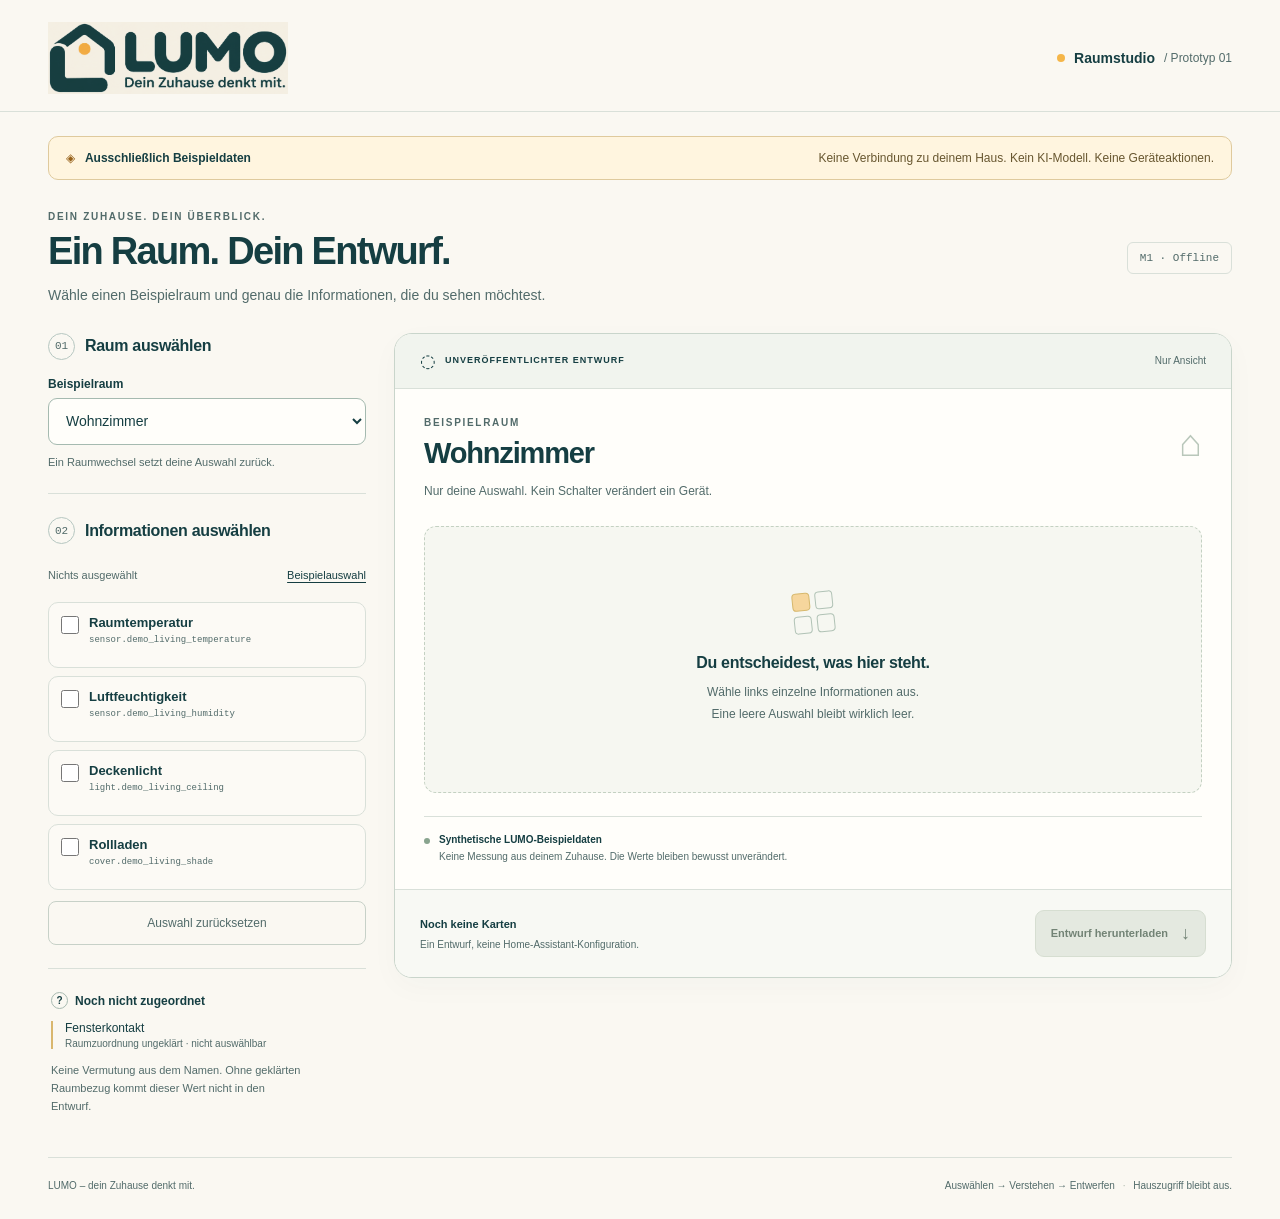
==== lumo_preview/index.html @ 598186e2 "feat: publish LUMO offline Home Assistant test app" ====
<!doctype html>
<html lang="de">
<head>
<meta charset="utf-8">
<meta name="viewport" content="width=device-width,initial-scale=1">
<meta name="referrer" content="no-referrer">
<meta name="color-scheme" content="light">
<meta http-equiv="Content-Security-Policy" content="default-src 'none'; script-src 'sha256-iKBr3NVYqQ3ue/fN5sfwLUsmodyEd7Dd3UM5ukSL6LE='; style-src 'sha256-X9QMLO6Dm7YXGsaxHCH5QDIIRg11dJqE7snB0OMYy5k='; img-src data:; connect-src 'none'; base-uri 'none'; form-action 'none'; object-src 'none'">
<title>LUMO · Raumstudio · Offline-Prototyp</title>
<style>:root{--paper:#faf8f2;--white:#fffefa;--ink:#153e42;--muted:#526b6a;--line:#d9e0d9;--soft:#f0f3ee;--amber:#f5b649;--amber-soft:#fff0ce;--error:#8f3228;--radius:18px;font-family:"Aptos","Segoe UI",Calibri,sans-serif;color:var(--ink);background:var(--paper);font-synthesis:none}
*{box-sizing:border-box}body{margin:0}button,select,input{font:inherit}button,select{touch-action:manipulation}button{cursor:pointer}button:disabled{cursor:not-allowed}a{color:inherit}button:focus-visible,select:focus-visible,a:focus-visible,input:focus-visible{outline:3px solid #aa6410;outline-offset:4px}::selection{background:#f5b64980}button{min-height:44px}.skip-link{position:absolute;left:20px;top:-90px;padding:12px;background:var(--ink);color:white;z-index:10}.skip-link:focus{top:12px}.sr-only{position:absolute;width:1px;height:1px;padding:0;margin:-1px;overflow:hidden;clip:rect(0,0,0,0);white-space:nowrap;border:0}
.topbar{max-width:1440px;margin:auto;padding:22px 48px 17px;display:flex;align-items:center;justify-content:space-between;gap:24px;border-bottom:1px solid var(--line)}.brand{display:block;line-height:0}.brand img{width:240px;height:auto;max-width:100%;mix-blend-mode:multiply}.edition{display:flex;gap:9px;align-items:center;font-size:14px;font-weight:650;white-space:nowrap}.edition-version{font-size:12px;font-weight:400;color:var(--muted)}.edition-dot,.source-dot{height:8px;width:8px;flex:none;border-radius:50%;background:var(--amber)}main{max-width:1440px;margin:auto;padding:24px 48px 0}.demo-banner{display:flex;align-items:center;justify-content:space-between;gap:12px 24px;padding:12px 17px;border:1px solid #dfca9d;background:#fff5df;border-radius:10px;font-size:12px;line-height:1.5}.demo-banner strong{font-size:12px;white-space:nowrap}.demo-banner strong span{margin-right:7px;color:#966018}.demo-banner>span{color:#685730}.page-heading{display:flex;justify-content:space-between;align-items:center;gap:20px;padding:31px 0 27px}.eyebrow{font-size:10px;font-weight:700;letter-spacing:.17em;margin:0 0 8px;color:var(--muted)}h1{font-size:clamp(27px,3vw,38px);letter-spacing:-.045em;font-weight:650;line-height:1.15;margin:0}.intro{margin:11px 0 0;color:var(--muted);font-size:14px;line-height:1.5}.phase-tag{font:11px ui-monospace,SFMono-Regular,Consolas,monospace;border:1px solid var(--line);border-radius:6px;padding:9px 12px;white-space:nowrap;color:var(--muted)}.studio-layout{display:grid;grid-template-columns:318px minmax(0,1fr);gap:28px;align-items:start}.configuration{min-width:0}.setup-section{padding-bottom:23px;margin-bottom:23px;border-bottom:1px solid var(--line)}.step-heading{display:flex;align-items:center;gap:10px;margin-bottom:17px}.step{font:11px ui-monospace,SFMono-Regular,Consolas,monospace;width:27px;height:27px;display:grid;place-items:center;border-radius:50%;border:1px solid #b6c7c1;color:var(--muted)}h2{font-size:16px;font-weight:650;letter-spacing:-.02em;margin:0}.field-label{display:block;font-size:12px;font-weight:600;margin-bottom:7px}select{display:block;width:100%;min-height:47px;background:var(--white);color:var(--ink);border:1px solid #a5bab0;border-radius:9px;padding:10px 36px 10px 13px;font-size:14px}.field-note{color:var(--muted);font-size:11px;line-height:1.5;margin:9px 0 0}.selection-meta{display:flex;justify-content:space-between;align-items:center;gap:8px;font-size:11px;margin-top:-8px;margin-bottom:5px}.selection-meta>span{color:var(--muted)}.text-button{background:none;border:0;color:var(--ink);font-size:11px;text-decoration:underline;text-underline-offset:3px;padding:7px 0 7px 8px}.text-button:hover{color:#805015}fieldset{border:0;margin:0;padding:0;min-width:0}#entity-options{display:grid;gap:8px}.entity-option{display:flex;align-items:flex-start;gap:10px;border:1px solid var(--line);padding:12px;border-radius:10px;cursor:pointer;min-height:66px;background:#fffefa80}.entity-option:hover{border-color:#8aa89b}.entity-option:has(input:checked){background:#eaf1eb;border-color:#6b9581}.entity-option input{width:18px;height:18px;flex:none;margin:1px 0 0;accent-color:var(--ink);cursor:pointer}.entity-option>span{min-width:0}.entity-name{display:block;font-size:13px;font-weight:600}.entity-id{display:block;font:9px/1.55 ui-monospace,SFMono-Regular,Consolas,monospace;color:var(--muted);overflow-wrap:anywhere;margin-top:4px}.reset-button{display:block;width:100%;margin-top:11px;background:transparent;border:1px solid #c7d1c8;border-radius:8px;font-size:12px;color:var(--muted);padding:10px 12px}.reset-button:hover{background:var(--soft);color:var(--ink)}.uncertain-section{padding:0 3px 10px}.uncertain-section h3{font-size:12px;margin:0 0 12px;display:flex;gap:7px;align-items:center}.uncertain-section h3 span{width:17px;height:17px;border:1px solid #a8bab1;border-radius:50%;font-size:10px;display:grid;place-items:center}.uncertain-item{display:block;border-left:2px solid #d9b76e;padding-left:12px}.uncertain-item strong{display:block;font-size:12px;font-weight:500}.uncertain-item small{display:block;margin-top:3px;font-size:10px;color:var(--muted)}.uncertain-section p{font-size:11px;line-height:1.65;color:var(--muted);margin:12px 0 0;max-width:42ch}.preview-panel{min-width:0;background:var(--white);border:1px solid #c9d5cb;border-radius:var(--radius);overflow:hidden;box-shadow:0 9px 30px #153e4207}.preview-toolbar{display:flex;align-items:center;justify-content:space-between;gap:12px;padding:18px 25px;border-bottom:1px solid var(--line);background:#f1f4ee}.preview-label{font-size:9px;font-weight:700;letter-spacing:.11em;line-height:1.5;display:flex;gap:8px;align-items:center}.preview-label>span{font-size:18px;font-weight:400;line-height:1}.view-tag{font-size:10px;color:var(--muted);white-space:nowrap}.preview-content{padding:28px 29px 24px}.room-heading{display:flex;align-items:center;justify-content:space-between;gap:20px}.room-heading h2{font-size:29px;letter-spacing:-.04em;font-weight:600;line-height:1.2;overflow-wrap:anywhere}.room-symbol{font-size:38px;line-height:1;color:#b9c7ba}.preview-note{font-size:12px;color:var(--muted);margin:12px 0 24px;line-height:1.6}.empty-state{min-height:267px;display:flex;align-items:center;justify-content:center;flex-direction:column;text-align:center;border:1px dashed #c4d1c2;border-radius:12px;background:#f6f7f1;padding:26px 18px}.empty-glyph{display:grid;grid-template-columns:18px 18px;gap:5px;margin-bottom:21px;transform:rotate(-6deg)}.empty-glyph span{height:18px;border:1px solid #b0c2b5;border-radius:4px}.empty-glyph span:first-child{background:#f5b64980;border-color:#d7b86c}.empty-state h3{font-size:16px;font-weight:600;margin:0;letter-spacing:-.02em}.empty-state p{font-size:12px;color:var(--muted);line-height:1.8;margin:10px 0 0}.cards{display:grid;grid-template-columns:repeat(2,minmax(0,1fr));gap:14px}.cards:empty{display:none}.metric-card{border:1px solid #d8e1d4;border-radius:12px;padding:17px 17px 13px;min-width:0;background:#fafbf6}.metric-card-header{display:flex;justify-content:space-between;gap:10px;align-items:flex-start}.metric-card h3{font-size:12px;line-height:1.5;font-weight:600;margin:0;overflow-wrap:anywhere}.metric-symbol{font-size:15px;font-weight:500;line-height:1.2;color:#6b897a}.metric-value{font-size:32px;line-height:1.1;letter-spacing:-.04em;margin:16px 0 17px;font-variant-numeric:tabular-nums;overflow-wrap:anywhere}.metric-unit{font-size:14px;letter-spacing:0;color:var(--muted);padding-left:5px}.metric-provenance{display:flex;align-items:center;justify-content:space-between;gap:8px;font-size:9px;color:var(--muted);margin-bottom:5px}.metric-provenance span:first-child{display:flex;gap:4px;align-items:center}.metric-provenance span:first-child:before{content:"";width:4px;height:4px;flex:none;background:#cba85e;border-radius:50%}.metric-card .entity-id{font-size:9px;border-top:1px solid #e2e7db;padding-top:8px;margin-top:7px}.source-note{display:flex;gap:9px;align-items:flex-start;margin-top:23px;padding-top:17px;border-top:1px solid var(--line)}.source-note .source-dot{width:6px;height:6px;margin-top:4px;background:#89a48e}.source-note strong{font-size:10px;font-weight:600;display:block}.source-note p{font-size:10px;color:var(--muted);line-height:1.6;margin:4px 0 0}.preview-footer{padding:20px 25px;border-top:1px solid var(--line);display:flex;align-items:center;justify-content:space-between;gap:14px;background:#f8f9f4}.preview-footer strong{font-size:11px;font-weight:600}.preview-footer p{font-size:10px;color:var(--muted);margin:5px 0 0;line-height:1.6}.primary-button{flex:none;background:var(--ink);color:#fffefa;border:1px solid var(--ink);border-radius:9px;padding:12px 15px;font-size:11px;font-weight:600;display:flex;gap:13px;align-items:center;justify-content:center}.primary-button:hover{background:#245456}.primary-button:disabled{background:#e4e9e0;color:#728375;border-color:#d6ded1}.primary-button>span{font-size:18px;font-weight:400}.page-footer{border-top:1px solid var(--line);padding:20px 0 25px;margin-top:31px;display:flex;justify-content:space-between;gap:15px;font-size:10px;color:var(--muted);line-height:1.6}.footer-separator{padding:0 5px;color:#adb9ac}.error-message{font-size:13px;color:var(--error);border:1px solid #d3b4ac;background:#fff0e9;padding:14px;border-radius:9px;margin-bottom:16px}.noscript{padding:24px;color:var(--error)}[hidden]{display:none!important}
@media(min-width:1440px){main,.topbar{padding-left:64px;padding-right:64px}.studio-layout{grid-template-columns:332px minmax(0,1fr);gap:42px}.preview-content{padding:32px 36px}.metric-card{padding:21px}.metric-value{font-size:38px}.preview-toolbar,.preview-footer{padding-left:32px;padding-right:32px}}
@media(max-width:1050px){.topbar{padding:20px 28px 16px}main{padding:20px 28px 0}.studio-layout{grid-template-columns:275px minmax(0,1fr);gap:20px}.preview-content{padding:23px 20px}.preview-toolbar,.preview-footer{padding-left:20px;padding-right:20px}.preview-footer{flex-wrap:wrap}.preview-footer .primary-button{width:100%}.demo-banner{align-items:flex-start;flex-direction:column;gap:3px}.metric-card{padding:14px 12px}.metric-value{font-size:28px}.metric-unit{font-size:12px}.metric-card h3{font-size:11px}}
@media(max-width:760px){.topbar{padding:17px 20px}.brand img{width:190px}.edition{font-size:11px;gap:6px}.edition-version{display:none}main{padding:17px 20px 0}.page-heading{padding:26px 0 24px;align-items:flex-start}.phase-tag{display:none}.intro{font-size:13px;max-width:44ch}.studio-layout{grid-template-columns:1fr;gap:23px}.configuration{display:grid;grid-template-columns:minmax(0,1fr) minmax(0,1fr);gap:20px}.setup-section{margin-bottom:0;padding-bottom:0;border:0}.uncertain-section{grid-column:1/-1;border-top:1px solid var(--line);padding:16px 0 0}.uncertain-section p{max-width:none}.uncertain-item{display:inline-block}.preview-content{padding:25px}.preview-footer{flex-wrap:nowrap}.preview-footer .primary-button{width:auto}.page-footer{flex-direction:column;gap:4px}.room-heading h2{font-size:27px}.metric-card{padding:18px}.metric-value{font-size:34px}.metric-unit{font-size:13px}.metric-card h3{font-size:12px}}
@media(max-width:480px){.topbar{padding:16px}.brand img{width:166px}.edition{font-size:10px}.edition-dot{width:6px;height:6px}main{padding:15px 16px 0}.demo-banner{padding:11px 12px;font-size:10px;gap:4px}.demo-banner strong{font-size:11px}.configuration{grid-template-columns:1fr;gap:21px}.setup-section:first-child{padding-bottom:20px;border-bottom:1px solid var(--line)}.step-heading{margin-bottom:13px}.selection-meta{margin-top:-5px}.entity-option{padding:12px;min-height:62px}.entity-id{font-size:10px}.preview-content{padding:22px 17px}.preview-toolbar{padding:15px 17px}.preview-label{font-size:8px;letter-spacing:.075em}.view-tag{font-size:9px}.room-heading h2{font-size:25px}.preview-note{font-size:11px}.cards{gap:10px}.metric-card{padding:13px 11px}.metric-card h3{font-size:11px}.metric-value{font-size:29px;margin:15px 0}.metric-unit{font-size:11px;padding-left:3px}.metric-symbol{font-size:13px}.metric-provenance{font-size:8px}.metric-card .entity-id{font-size:8px}.preview-footer{padding:17px;flex-direction:column;align-items:stretch;gap:13px}.preview-footer .primary-button{width:100%}.empty-state{min-height:240px}.empty-state h3{font-size:14px}.source-note strong,.source-note p{font-size:9px}.page-footer{font-size:9px;margin-top:24px}.selection-meta{font-size:11px}.uncertain-section p{font-size:11px}}
@media(max-width:350px){.cards{grid-template-columns:1fr}.metric-card{padding:17px}.metric-value{font-size:35px}.metric-card h3{font-size:12px}.brand img{width:145px}.edition{font-size:9px}}
@media(prefers-reduced-motion:reduce){*{scroll-behavior:auto!important;animation:none!important;transition:none!important}}
@media print{.topbar{padding:10px 0}main{padding:15px 0}.configuration,.primary-button,.phase-tag,.skip-link{display:none!important}.studio-layout{display:block}.preview-panel{box-shadow:none}.demo-banner{display:block}.demo-banner>span{display:block}.metric-card{break-inside:avoid}.page-heading{padding:20px 0}body{background:white}.page-footer{margin-top:15px}}
</style>
</head>
<body>
<a class="skip-link" href="#workspace">Zum Raumstudio</a>
<header class="topbar">
  <a class="brand" href="#workspace" aria-label="LUMO – dein Zuhause denkt mit."><img src="[data-uri]" width="1405" height="421" alt="LUMO – Dein Zuhause denkt mit."></a>
  <div class="edition"><span class="edition-dot" aria-hidden="true"></span>Raumstudio <span class="edition-version">/ Prototyp 01</span></div>
</header>
<main id="workspace">
  <div class="demo-banner" data-testid="demo-banner"><strong><span aria-hidden="true">◈</span> Ausschließlich Beispieldaten</strong><span>Keine Verbindung zu deinem Haus. Kein KI-Modell. Keine Geräteaktionen.</span></div>
  <div class="page-heading"><div><p class="eyebrow">DEIN ZUHAUSE. DEIN ÜBERBLICK.</p><h1>Ein Raum. Dein Entwurf.</h1><p class="intro">Wähle einen Beispielraum und genau die Informationen, die du sehen möchtest.</p></div><span class="phase-tag">M1 · Offline</span></div>
  <div class="studio-layout">
    <aside class="configuration" aria-label="Entwurf konfigurieren">
      <section class="setup-section"><div class="step-heading"><span class="step">01</span><h2>Raum auswählen</h2></div><label class="field-label" for="room">Beispielraum</label><select id="room" name="room"></select><p class="field-note">Ein Raumwechsel setzt deine Auswahl zurück.</p></section>
      <section class="setup-section"><div class="step-heading"><span class="step">02</span><h2>Informationen auswählen</h2></div><div class="selection-meta"><span id="selection-count" role="status">Nichts ausgewählt</span><button class="text-button" id="select-example" type="button">Beispielauswahl</button></div><fieldset id="entity-selection"><legend class="sr-only">Exakte Beispiel-Entitäten für diesen Raum</legend><div id="entity-options"></div></fieldset><button type="button" class="reset-button" id="reset">Auswahl zurücksetzen</button></section>
      <section class="uncertain-section" aria-labelledby="unresolved-title"><h3 id="unresolved-title"><span aria-hidden="true">?</span> Noch nicht zugeordnet</h3><div id="unresolved"></div><p>Keine Vermutung aus dem Namen. Ohne geklärten Raumbezug kommt dieser Wert nicht in den Entwurf.</p></section>
    </aside>
    <section class="preview-panel" aria-labelledby="preview-title">
      <div class="preview-toolbar"><span class="preview-label"><span aria-hidden="true">◌</span> UNVERÖFFENTLICHTER ENTWURF</span><span class="view-tag">Nur Ansicht</span></div>
      <div class="preview-content"><div class="room-heading"><div><p class="eyebrow">BEISPIELRAUM</p><h2 id="preview-title">Wohnzimmer</h2></div><span class="room-symbol" aria-hidden="true">⌂</span></div><p class="preview-note">Nur deine Auswahl. Kein Schalter verändert ein Gerät.</p><div class="error-message" id="draft-error" role="alert" hidden></div><div id="empty-state" data-testid="empty-state" class="empty-state"><div class="empty-glyph" aria-hidden="true"><span></span><span></span><span></span><span></span></div><h3>Du entscheidest, was hier steht.</h3><p>Wähle links einzelne Informationen aus.<br>Eine leere Auswahl bleibt wirklich leer.</p></div><div id="preview-cards" class="cards" aria-label="Ausgewählte Beispielwerte"></div><div class="source-note"><span class="source-dot" aria-hidden="true"></span><div><strong>Synthetische LUMO-Beispieldaten</strong><p>Keine Messung aus deinem Zuhause. Die Werte bleiben bewusst unverändert.</p></div></div></div>
      <footer class="preview-footer"><div><strong id="draft-count">Noch keine Karten</strong><p>Ein Entwurf, keine Home-Assistant-Konfiguration.</p></div><button type="button" id="download" class="primary-button" disabled>Entwurf herunterladen <span aria-hidden="true">↓</span></button></footer>
    </section>
  </div>
  <footer class="page-footer"><span>LUMO – dein Zuhause denkt mit.</span><span>Auswählen → Verstehen → Entwerfen <span class="footer-separator">·</span> Hauszugriff bleibt aus.</span></footer>
</main>
<noscript><p class="noscript">Dieses Offline-Raumstudio benötigt JavaScript. Ohne JavaScript gibt es keine Datenauswahl und keinen Hauszugriff.</p></noscript>
<script>(() => {
'use strict';
class DraftError extends Error {
  constructor(code) {
    super(`Draft input rejected (${code}).`);
    this.name = 'DraftError';
    this.code = code;
  }
}

const ENTITY_ID = /^[a-z_][a-z0-9_]*\.[a-z0-9_]+$/;
const KIND_DOMAINS = new Map([
  ['temperature', 'sensor'], ['humidity', 'sensor'], ['power', 'sensor'],
  ['light', 'light'], ['shade', 'cover'], ['contact', 'binary_sensor'],
]);
const isRecord = (value) => value !== null && typeof value === 'object' && !Array.isArray(value);
const isString = (value, max, min = 0) => typeof value === 'string' && value.length >= min && value.length <= max;
// Comparing the entire match also rejects final newlines accepted by JavaScript's $ anchor.
const isEntityId = (value) => isString(value, 256, 1) && ENTITY_ID.exec(value)?.[0] === value;
const fail = (code) => { throw new DraftError(code); };

/**
 * Build a synthetic offline preview, never a device action or authentication decision.
 * Limits: 16 rooms, 100 definitions, 32 selected IDs; room IDs 128, entity IDs 256,
 * labels/names 160, units 32 and string values 256 UTF-16 code units.
 * Labels remain data; consumers must render them with textContent, not innerHTML.
 */
function buildDraft(snapshot, roomId, selectedEntityIds) {
  if (!isRecord(snapshot) || !Array.isArray(snapshot.rooms) || !Array.isArray(snapshot.entities)
      || snapshot.rooms.length > 16 || snapshot.entities.length > 100
      || !Array.from(snapshot.rooms).every(isRecord) || !Array.from(snapshot.entities).every(isRecord)) {
    fail('invalid_snapshot');
  }
  if (!isRecord(snapshot.source) || snapshot.source.kind !== 'synthetic'
      || !isString(snapshot.source.label, 160, 1)) {
    fail('invalid_source');
  }
  if (!Array.isArray(selectedEntityIds) || selectedEntityIds.length > 32
      || !Array.from(selectedEntityIds).every(isEntityId)
      || new Set(selectedEntityIds).size !== selectedEntityIds.length) {
    fail('invalid_selection');
  }
  for (const entity of snapshot.entities) {
    if (!isEntityId(entity.entityId)) fail('invalid_entity');
  }
  const roomIds = new Set();
  for (const item of snapshot.rooms) {
    if (!isString(item.id, 128, 1) || !isString(item.name, 160, 1)
        || roomIds.has(item.id)) fail('invalid_snapshot');
    roomIds.add(item.id);
  }
  const room = snapshot.rooms.find((item) => item.id === roomId);
  if (typeof roomId !== 'string' || !room) fail('unknown_room');
  const cards = selectedEntityIds.map((id) => {
    const matches = snapshot.entities.filter((item) => item.entityId === id);
    if (matches.length === 0) fail('unknown_entity');
    if (matches.length > 1) fail('ambiguous_entity');
    const entity = matches[0];
    if (entity.roomId !== roomId) fail('room_mismatch');
    const domain = entity.entityId.split('.')[0];
    if (!KIND_DOMAINS.has(entity.kind) || KIND_DOMAINS.get(entity.kind) !== domain) fail('unsupported_entity');
    if (!(isString(entity.value, 256)
        || (typeof entity.value === 'number' && Number.isFinite(entity.value)))) fail('invalid_entity');
    if (!isString(entity.name, 160, 1) || !isString(entity.unit, 32)) fail('invalid_entity');
    return {
      entityId: entity.entityId,
      name: entity.name,
      kind: entity.kind,
      value: entity.value,
      unit: entity.unit,
    };
  });
  return {
    schemaVersion: 1,
    mode: 'preview_only',
    source: { kind: 'synthetic', label: snapshot.source.label },
    room: { id: room.id, name: room.name },
    cards,
    deviceActions: false,
    published: false,
  };
}

const snapshot = {"source":{"kind":"synthetic","label":"Synthetische LUMO-Beispieldaten"},"rooms":[{"id":"demo-living","name":"Wohnzimmer"},{"id":"demo-study","name":"Arbeitszimmer"}],"entities":[{"entityId":"sensor.demo_living_temperature","roomId":"demo-living","name":"Raumtemperatur","kind":"temperature","value":"21,4","unit":"°C"},{"entityId":"sensor.demo_living_humidity","roomId":"demo-living","name":"Luftfeuchtigkeit","kind":"humidity","value":"46","unit":"%"},{"entityId":"light.demo_living_ceiling","roomId":"demo-living","name":"Deckenlicht","kind":"light","value":"An","unit":""},{"entityId":"cover.demo_living_shade","roomId":"demo-living","name":"Rollladen","kind":"shade","value":"65","unit":"% offen"},{"entityId":"sensor.demo_study_temperature","roomId":"demo-study","name":"Raumtemperatur","kind":"temperature","value":"20,8","unit":"°C"},{"entityId":"light.demo_study_desk","roomId":"demo-study","name":"Schreibtischlicht","kind":"light","value":"Aus","unit":""},{"entityId":"sensor.demo_study_power","roomId":"demo-study","name":"Leistungsaufnahme","kind":"power","value":"84","unit":"W"},{"entityId":"binary_sensor.demo_unassigned_window","roomId":null,"name":"Fensterkontakt","kind":"contact","value":"Geschlossen","unit":""}]};
const roomSelect = document.getElementById('room');
const options = document.getElementById('entity-options');
const cards = document.getElementById('preview-cards');
const selected = new Set();
let roomId = snapshot.rooms[0].id;
let currentDraft = null;

for (const room of snapshot.rooms) {
  const option = document.createElement('option');
  option.value = room.id;
  option.textContent = room.name;
  roomSelect.append(option);
}

function renderOptions() {
  options.replaceChildren();
  for (const entity of snapshot.entities.filter(item => item.roomId === roomId)) {
    const label = document.createElement('label');
    label.className = 'entity-option';
    const input = document.createElement('input');
    input.type = 'checkbox';
    input.value = entity.entityId;
    input.checked = selected.has(entity.entityId);
    input.setAttribute('data-testid', 'entity-checkbox');
    input.addEventListener('change', () => {
      if (input.checked) selected.add(entity.entityId);
      else selected.delete(entity.entityId);
      renderDraft();
    });
    const text = document.createElement('span');
    const name = document.createElement('span');
    name.className = 'entity-name';
    name.textContent = entity.name;
    const identifier = document.createElement('span');
    identifier.className = 'entity-id';
    identifier.textContent = entity.entityId;
    text.append(name, identifier);
    label.append(input, text);
    options.append(label);
  }
}

function renderCards(draft) {
  const symbols = { temperature: '°', humidity: '◒', light: '☼', shade: '▤', power: 'ϟ', contact: '◇' };
  for (const item of draft.cards) {
    const card = document.createElement('article');
    card.className = 'metric-card';
    card.dataset.testid = 'preview-card';
    const header = document.createElement('div');
    header.className = 'metric-card-header';
    const title = document.createElement('h3');
    title.textContent = item.name;
    const symbol = document.createElement('span');
    symbol.className = 'metric-symbol';
    symbol.setAttribute('aria-hidden', 'true');
    symbol.textContent = symbols[item.kind] ?? '◇';
    header.append(title, symbol);
    const value = document.createElement('p');
    value.className = 'metric-value';
    value.textContent = String(item.value);
    const unit = document.createElement('span');
    unit.className = 'metric-unit';
    unit.textContent = item.unit;
    value.append(unit);
    const provenance = document.createElement('div');
    provenance.className = 'metric-provenance';
    const origin = document.createElement('span');
    origin.textContent = 'Beispielwert';
    const mode = document.createElement('span');
    mode.textContent = 'Nur Ansicht';
    provenance.append(origin, mode);
    const identifier = document.createElement('span');
    identifier.className = 'entity-id';
    identifier.textContent = item.entityId;
    card.append(header, value, provenance, identifier);
    cards.append(card);
  }
  const count = draft.cards.length;
  document.getElementById('draft-count').textContent = count === 0 ? 'Noch keine Karten' : `${count} ausgewählte ${count === 1 ? 'Karte' : 'Karten'}`;
}

function renderDraft() {
  const error = document.getElementById('draft-error');
  cards.replaceChildren();
  currentDraft = null;
  error.hidden = true;
  try {
    currentDraft = buildDraft(snapshot, roomId, [...selected]);
    document.getElementById('preview-title').textContent = currentDraft.room.name;
    renderCards(currentDraft);
    document.getElementById('empty-state').hidden = currentDraft.cards.length > 0;
    document.getElementById('download').disabled = currentDraft.cards.length === 0;
    document.getElementById('selection-count').textContent = selected.size ? `${selected.size} ausgewählt` : 'Nichts ausgewählt';
  } catch {
    currentDraft = null;
    cards.replaceChildren();
    document.getElementById('empty-state').hidden = true;
    document.getElementById('download').disabled = true;
    document.getElementById('draft-count').textContent = 'Entwurf gesperrt';
    document.getElementById('selection-count').textContent = 'Auswahl prüfen';
    error.textContent = 'Der Entwurf wurde gesperrt: Auswahl oder Datenquelle sind nicht eindeutig gültig.';
    error.hidden = false;
  }
}

function clearSelection() {
  selected.clear();
  renderOptions();
  renderDraft();
}

roomSelect.addEventListener('change', () => {
  roomId = roomSelect.value;
  clearSelection();
});
document.getElementById('reset').addEventListener('click', clearSelection);
document.getElementById('select-example').addEventListener('click', () => {
  selected.clear();
  for (const entity of snapshot.entities.filter(item => item.roomId === roomId)) {
    selected.add(entity.entityId);
  }
  renderOptions();
  renderDraft();
});
document.getElementById('download').addEventListener('click', () => {
  if (!currentDraft || currentDraft.cards.length === 0) return;
  const blob = new Blob([JSON.stringify(currentDraft, null, 2) + '\n'], { type: 'application/json' });
  const url = URL.createObjectURL(blob);
  const link = document.createElement('a');
  link.href = url;
  link.download = 'LUMO-Raumentwurf.json';
  link.hidden = true;
  document.body.append(link);
  link.click();
  link.remove();
  setTimeout(() => URL.revokeObjectURL(url), 1000);
});

const unresolved = document.getElementById('unresolved');
for (const entity of snapshot.entities.filter(item => item.roomId == null)) {
  const row = document.createElement('div');
  row.className = 'uncertain-item';
  row.dataset.testid = 'unassigned-entity';
  const title = document.createElement('strong');
  title.textContent = entity.name;
  const note = document.createElement('small');
  note.textContent = 'Raumzuordnung ungeklärt · nicht auswählbar';
  row.append(title, note);
  unresolved.append(row);
}
renderOptions();
renderDraft();
document.documentElement.dataset.ready = 'true';

})();</script>
</body>
</html>
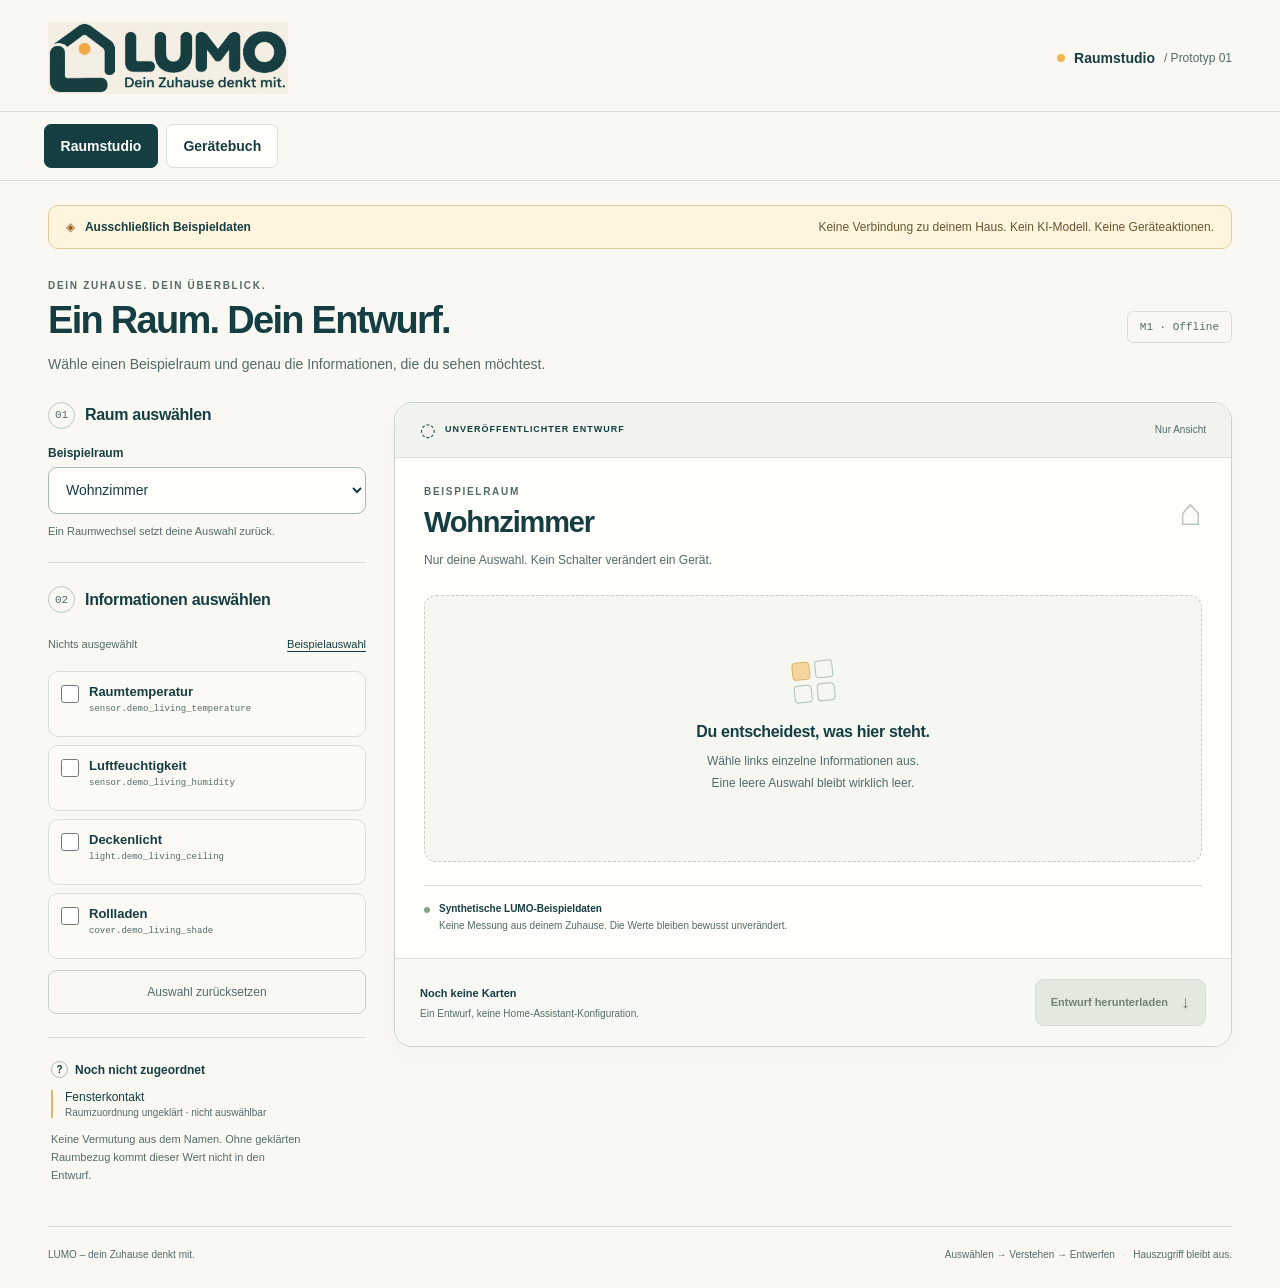
==== commit 61954e7f: "feat: add empty offline device book to LUMO HA preview" ====
--- a/lumo_preview/index.html
+++ b/lumo_preview/index.html
@@ -5,7 +5,7 @@
 <meta name="viewport" content="width=device-width,initial-scale=1">
 <meta name="referrer" content="no-referrer">
 <meta name="color-scheme" content="light">
-<meta http-equiv="Content-Security-Policy" content="default-src 'none'; script-src 'sha256-iKBr3NVYqQ3ue/fN5sfwLUsmodyEd7Dd3UM5ukSL6LE='; style-src 'sha256-X9QMLO6Dm7YXGsaxHCH5QDIIRg11dJqE7snB0OMYy5k='; img-src data:; connect-src 'none'; base-uri 'none'; form-action 'none'; object-src 'none'">
+<meta http-equiv="Content-Security-Policy" content="default-src 'none'; script-src 'sha256-iKBr3NVYqQ3ue/fN5sfwLUsmodyEd7Dd3UM5ukSL6LE='; style-src 'sha256-uVUen6z1+GwEQQj4r24FTgeKbX98FcCbgsMf1bj9xAI='; img-src data:; connect-src 'none'; base-uri 'none'; form-action 'none'; object-src 'none'">
 <title>LUMO · Raumstudio · Offline-Prototyp</title>
 <style>:root{--paper:#faf8f2;--white:#fffefa;--ink:#153e42;--muted:#526b6a;--line:#d9e0d9;--soft:#f0f3ee;--amber:#f5b649;--amber-soft:#fff0ce;--error:#8f3228;--radius:18px;font-family:"Aptos","Segoe UI",Calibri,sans-serif;color:var(--ink);background:var(--paper);font-synthesis:none}
 *{box-sizing:border-box}body{margin:0}button,select,input{font:inherit}button,select{touch-action:manipulation}button{cursor:pointer}button:disabled{cursor:not-allowed}a{color:inherit}button:focus-visible,select:focus-visible,a:focus-visible,input:focus-visible{outline:3px solid #aa6410;outline-offset:4px}::selection{background:#f5b64980}button{min-height:44px}.skip-link{position:absolute;left:20px;top:-90px;padding:12px;background:var(--ink);color:white;z-index:10}.skip-link:focus{top:12px}.sr-only{position:absolute;width:1px;height:1px;padding:0;margin:-1px;overflow:hidden;clip:rect(0,0,0,0);white-space:nowrap;border:0}
@@ -17,6 +17,8 @@
 @media(max-width:350px){.cards{grid-template-columns:1fr}.metric-card{padding:17px}.metric-value{font-size:35px}.metric-card h3{font-size:12px}.brand img{width:145px}.edition{font-size:9px}}
 @media(prefers-reduced-motion:reduce){*{scroll-behavior:auto!important;animation:none!important;transition:none!important}}
 @media print{.topbar{padding:10px 0}main{padding:15px 0}.configuration,.primary-button,.phase-tag,.skip-link{display:none!important}.studio-layout{display:block}.preview-panel{box-shadow:none}.demo-banner{display:block}.demo-banner>span{display:block}.metric-card{break-inside:avoid}.page-heading{padding:20px 0}body{background:white}.page-footer{margin-top:15px}}
+
+.lumo-pages{max-width:1440px;margin:0 auto;padding:12px clamp(16px,3.4vw,48px);display:flex;flex-wrap:wrap;gap:8px;border-bottom:1px solid #d9e0d9}.lumo-pages a{display:inline-flex;align-items:center;min-height:44px;padding:10px 16px;border:1px solid #d9e0d9;border-radius:7px;color:#153e42;text-decoration:none;font-size:14px;font-weight:650;background:#fffefa}.lumo-pages a[aria-current="page"]{background:#153e42;color:#fffefa;border-color:#153e42}.lumo-pages a:hover{border-color:#153e42}.lumo-pages a:focus-visible{outline:3px solid #aa6410;outline-offset:3px}
 </style>
 </head>
 <body>
@@ -25,6 +27,7 @@
   <a class="brand" href="#workspace" aria-label="LUMO – dein Zuhause denkt mit."><img src="[data-uri]